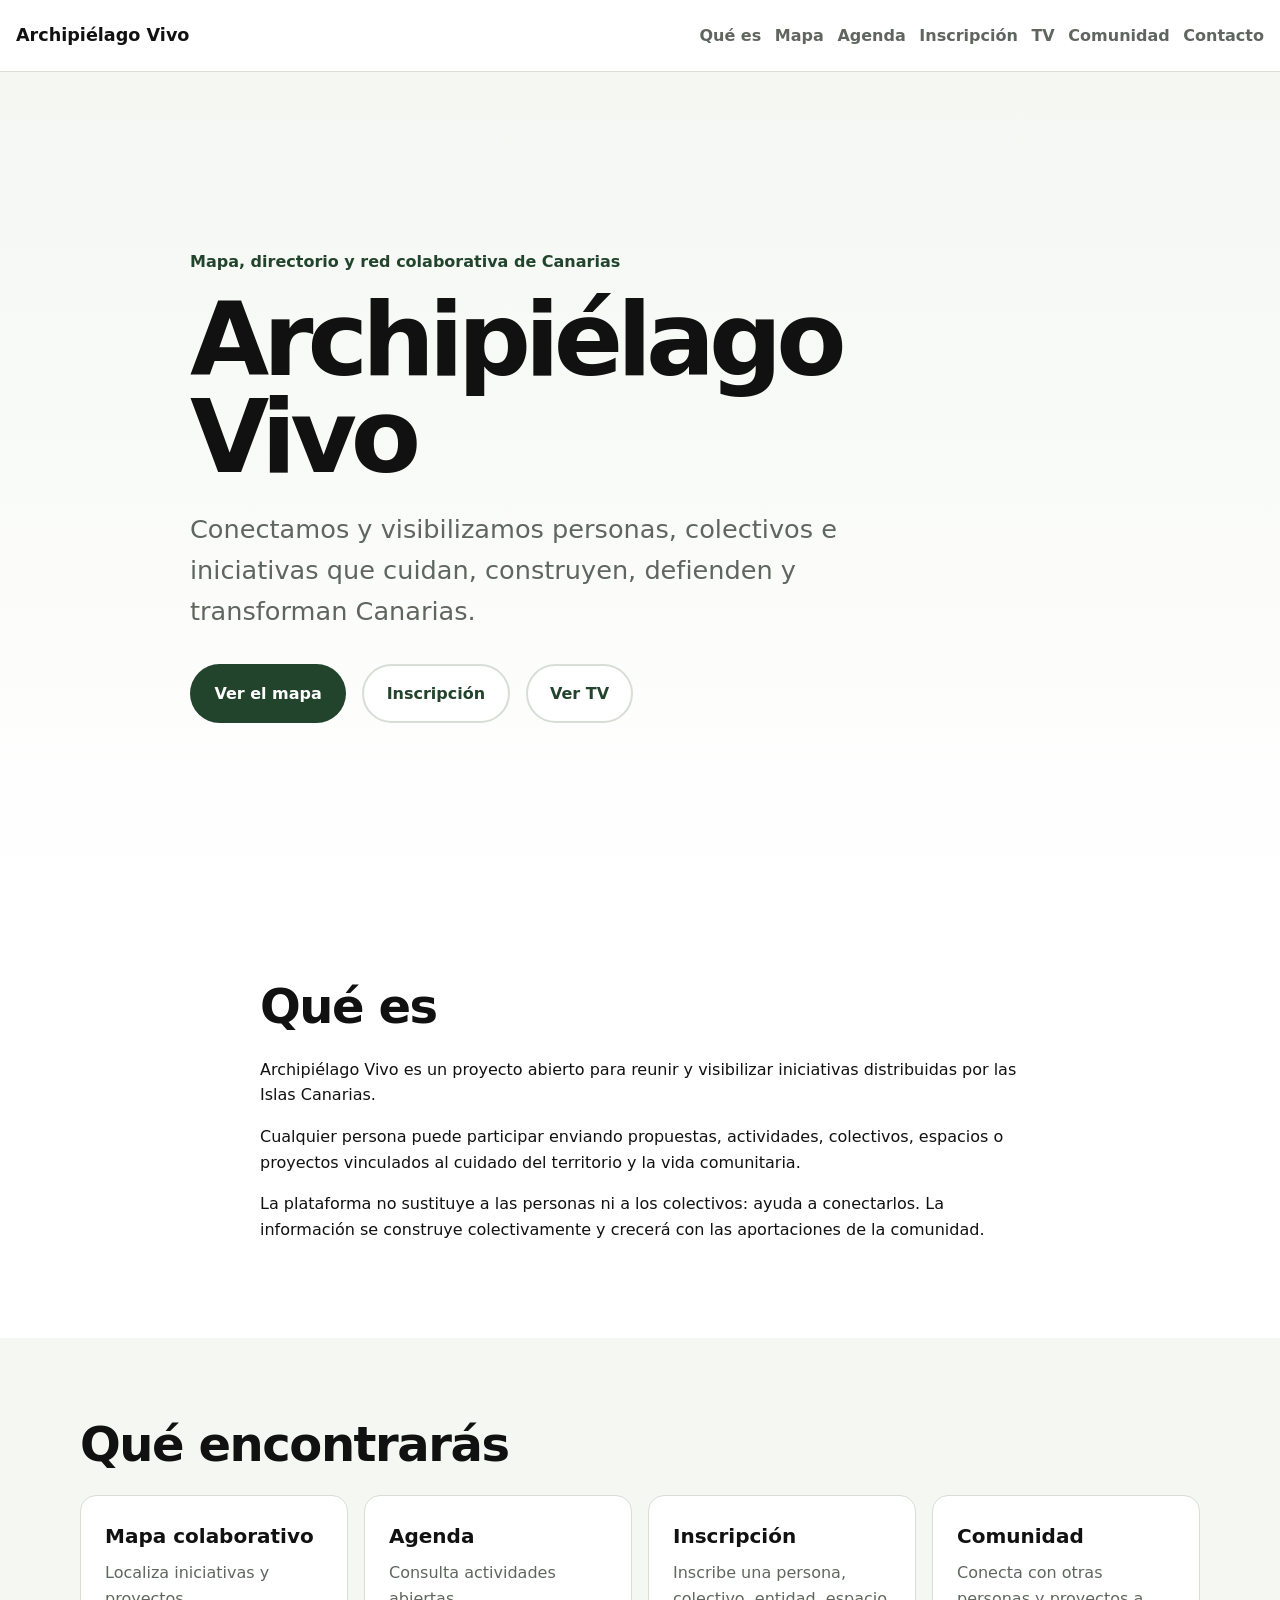
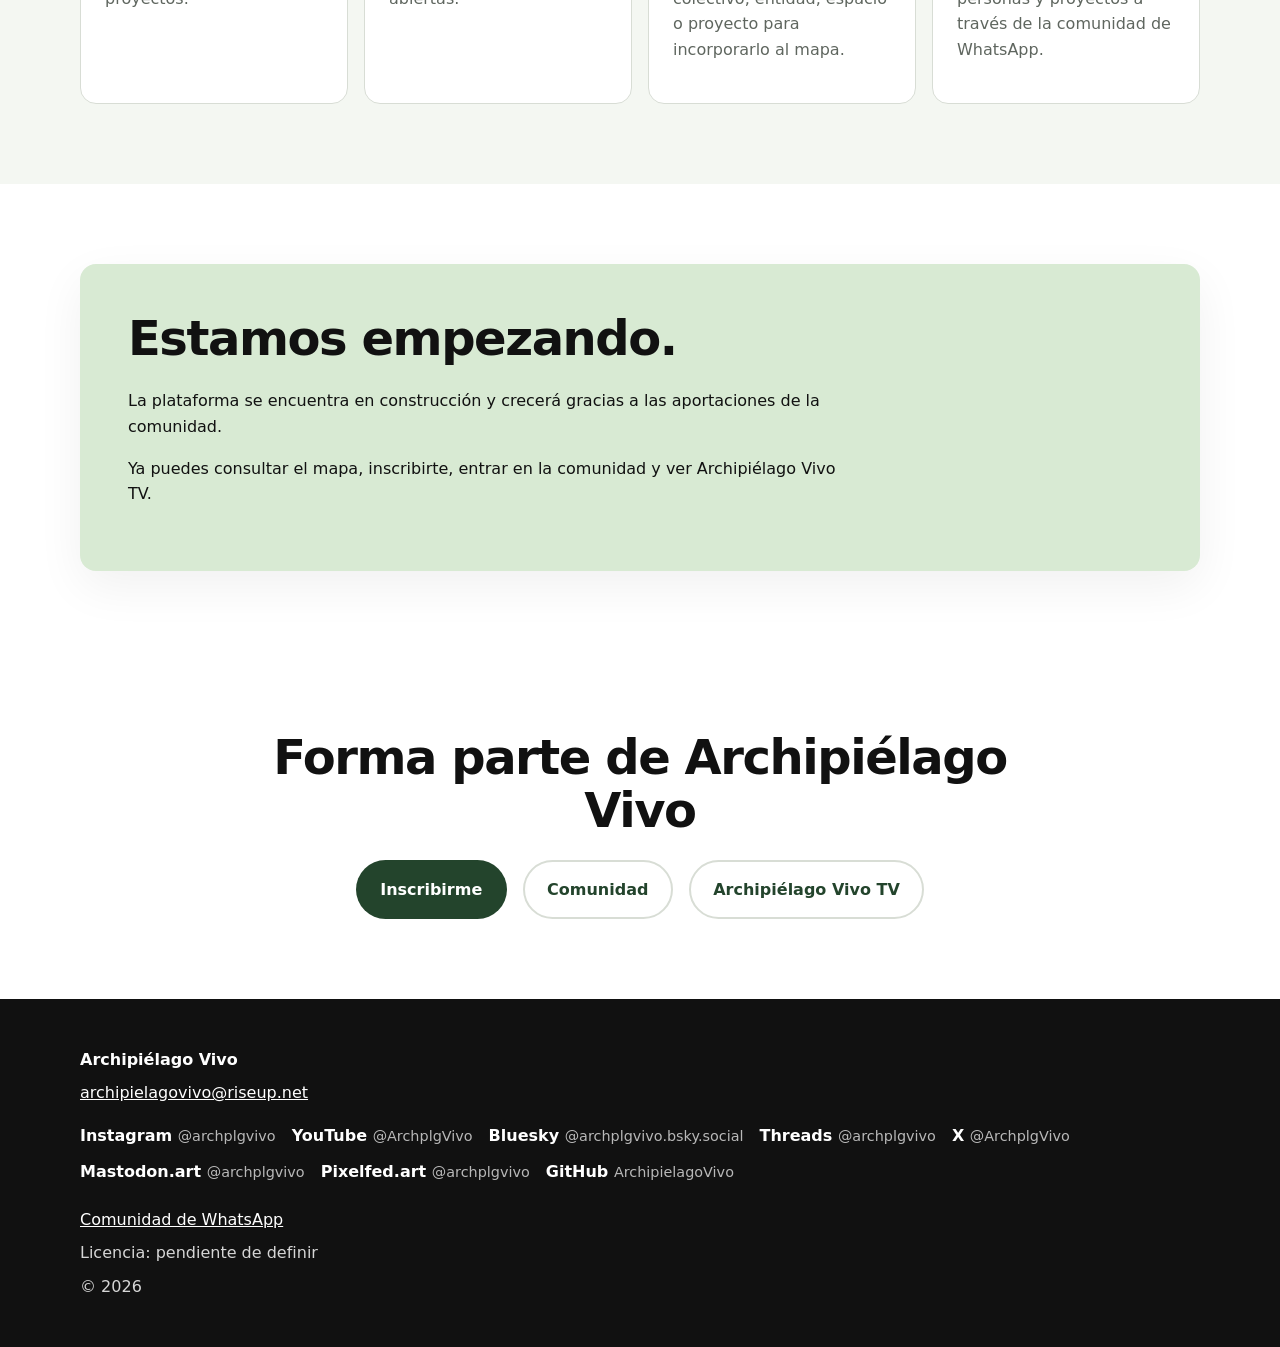
==== index.html @ d12ba1c1 "v2 con estadisticas" ====
<!doctype html>
<html lang="es">
<head>
  <meta charset="utf-8" />
  <meta name="viewport" content="width=device-width, initial-scale=1" />

  <title>Archipiélago Vivo</title>
  <meta name="description" content="Mapa y agenda colaborativa para conectar personas, colectivos e iniciativas que cuidan, construyen y defienden las Islas Canarias." />


  <link rel="icon" href="/favicon.ico" sizes="any" />
  <link rel="icon" type="image/png" sizes="32x32" href="/favicon-32x32.png" />
  <link rel="icon" type="image/png" sizes="16x16" href="/favicon-16x16.png" />
  <link rel="apple-touch-icon" sizes="180x180" href="/apple-touch-icon.png" />
  <link rel="manifest" href="/site.webmanifest" />
  <meta name="theme-color" content="#ffffff" />
  <script src="/analytics.js" defer></script>

  <link rel="stylesheet" href="styles.css" />
</head>

<body>
  <header class="site-header">
    <a class="brand" href="/" aria-label="Inicio de Archipiélago Vivo">
      Archipiélago Vivo
    </a>

    <button
      class="menu-toggle"
      type="button"
      aria-expanded="false"
      aria-controls="main-nav"
    >
      <span class="sr-only">Abrir menú</span>
      ☰
    </button>

    <nav id="main-nav" class="main-nav" aria-label="Navegación principal">
      <a href="#que-es">Qué es</a>
      <a href="/mapa.html">Mapa</a>
      <a href="/agenda.html">Agenda</a>
      <a href="https://inscripcion.archipielagovivo.org/">Inscripción</a>
      <a href="https://tv.archipielagovivo.org/">TV</a>
      <a href="https://chat.whatsapp.com/HhhMOfygVpe51BZMyk6mzS" target="_blank" rel="noopener noreferrer">Comunidad</a>
      <a href="#contacto">Contacto</a>
    </nav>
  </header>

  <main>
    <section class="hero">
      <div class="container hero-content">
        <p class="eyebrow">Mapa, directorio y red colaborativa de Canarias</p>

        <h1>Archipiélago Vivo</h1>

        <p class="hero-text">
          Conectamos y visibilizamos personas, colectivos e iniciativas que cuidan,
          construyen, defienden y transforman Canarias.
        </p>

        <div class="button-group">
          <a class="button button-primary" href="/mapa.html">Ver el mapa</a>
          <a class="button button-secondary" href="https://inscripcion.archipielagovivo.org/">Inscripción</a>
          <a class="button button-secondary" href="https://tv.archipielagovivo.org/">Ver TV</a>
        </div>
      </div>
    </section>

    <section id="que-es" class="section">
      <div class="container narrow">
        <h2>Qué es</h2>

        <p>
          Archipiélago Vivo es un proyecto abierto para reunir y visibilizar
          iniciativas distribuidas por las Islas Canarias.
        </p>

        <p>
          Cualquier persona puede participar enviando propuestas, actividades,
          colectivos, espacios o proyectos vinculados al cuidado del territorio
          y la vida comunitaria.
        </p>

        <p>
          La plataforma no sustituye a las personas ni a los colectivos:
          ayuda a conectarlos. La información se construye colectivamente y
          crecerá con las aportaciones de la comunidad.
        </p>
      </div>
    </section>

    <section class="section section-muted">
      <div class="container">
        <h2>Qué encontrarás</h2>

        <div class="cards">
          <article class="card">
            <h3>Mapa colaborativo</h3>
            <p>Localiza iniciativas y proyectos.</p>
          </article>

          <article class="card">
            <h3>Agenda</h3>
            <p>Consulta actividades abiertas.</p>
          </article>

          <a class="card card-link" href="https://inscripcion.archipielagovivo.org/">
            <h3>Inscripción</h3>
            <p>Inscribe una persona, colectivo, entidad, espacio o proyecto para incorporarlo al mapa.</p>
          </a>

          <a class="card card-link" href="https://chat.whatsapp.com/HhhMOfygVpe51BZMyk6mzS" target="_blank" rel="noopener noreferrer">
            <h3>Comunidad</h3>
            <p>Conecta con otras personas y proyectos a través de la comunidad de WhatsApp.</p>
          </a>
        </div>
      </div>
    </section>

    <section class="section">
      <div class="container">
        <div class="notice">
          <h2>Estamos empezando.</h2>
          <p>
            La plataforma se encuentra en construcción y crecerá gracias a las
            aportaciones de la comunidad.
          </p>
          <p>
            Ya puedes consultar el mapa, inscribirte, entrar en la comunidad y ver Archipiélago Vivo TV.
          </p>
        </div>
      </div>
    </section>

    <section class="section cta">
      <div class="container narrow">
        <h2>Forma parte de Archipiélago Vivo</h2>

        <div class="button-group center">
          <a class="button button-primary" href="https://inscripcion.archipielagovivo.org/">Inscribirme</a>
          <a class="button button-secondary" href="https://chat.whatsapp.com/HhhMOfygVpe51BZMyk6mzS" target="_blank" rel="noopener noreferrer">Comunidad</a>
          <a class="button button-secondary" href="https://tv.archipielagovivo.org/">Archipiélago Vivo TV</a>
        </div>
      </div>
    </section>
  </main>

  <footer id="contacto" class="site-footer">
    <div class="container footer-content">
      <p><strong>Archipiélago Vivo</strong></p>

      <p>
        <a href="mailto:archipielagovivo@riseup.net">
          archipielagovivo@riseup.net
        </a>
      </p>

      <div class="footer-social" aria-label="Redes sociales de Archipiélago Vivo">
        <a href="https://www.instagram.com/archplgvivo/" target="_blank" rel="me noopener noreferrer">Instagram <span>@archplgvivo</span></a>
        <a href="https://www.youtube.com/@ArchplgVivo" target="_blank" rel="noopener noreferrer">YouTube <span>@ArchplgVivo</span></a>
        <a href="https://bsky.app/profile/archplgvivo.bsky.social" target="_blank" rel="me noopener noreferrer">Bluesky <span>@archplgvivo.bsky.social</span></a>
        <a href="https://www.threads.com/@archplgvivo" target="_blank" rel="noopener noreferrer">Threads <span>@archplgvivo</span></a>
        <a href="https://x.com/ArchplgVivo" target="_blank" rel="noopener noreferrer">X <span>@ArchplgVivo</span></a>
        <a href="https://mastodon.art/@archplgvivo" target="_blank" rel="me noopener noreferrer">Mastodon.art <span>@archplgvivo</span></a>
        <a href="https://pixelfed.art/archplgvivo" target="_blank" rel="me noopener noreferrer">Pixelfed.art <span>@archplgvivo</span></a>
        <a href="https://github.com/ArchipielagoVivo" target="_blank" rel="noopener noreferrer">GitHub <span>ArchipielagoVivo</span></a>
      </div>

      <p class="footer-community">
        <a href="https://chat.whatsapp.com/HhhMOfygVpe51BZMyk6mzS" target="_blank" rel="noopener noreferrer">Comunidad de WhatsApp</a>
      </p>

      <p>Licencia: pendiente de definir</p>
      <p>© 2026</p>
    </div>
  </footer>

  <script>
    const menuButton = document.querySelector(".menu-toggle");
    const nav = document.querySelector("#main-nav");

    menuButton.addEventListener("click", () => {
      const isOpen = menuButton.getAttribute("aria-expanded") === "true";
      menuButton.setAttribute("aria-expanded", String(!isOpen));
      nav.classList.toggle("is-open");
    });
  </script>
</body>
</html>
---- styles.css ----
:root {
  --color-bg: #ffffff;
  --color-text: #111111;
  --color-muted: #5f665f;
  --color-soft: #f4f7f2;
  --color-primary: #d8ead3;
  --color-primary-dark: #23442c;
  --color-border: #d8ddd5;

  --font-base: system-ui, -apple-system, BlinkMacSystemFont, "Segoe UI", sans-serif;

  --container: 1120px;
  --radius: 1rem;
  --shadow: 0 1rem 3rem rgba(0, 0, 0, 0.06);
}

* {
  box-sizing: border-box;
}

html {
  scroll-behavior: smooth;
}

body {
  margin: 0;
  font-family: var(--font-base);
  color: var(--color-text);
  background: var(--color-bg);
  line-height: 1.6;
}

a {
  color: inherit;
}

a:focus-visible,
button:focus-visible {
  outline: 3px solid var(--color-primary-dark);
  outline-offset: 4px;
}

.container {
  width: min(100% - 2rem, var(--container));
  margin-inline: auto;
}

.narrow {
  max-width: 760px;
}

.site-header {
  position: sticky;
  top: 0;
  z-index: 10;
  display: flex;
  align-items: center;
  justify-content: space-between;
  gap: 1.5rem;
  min-height: 72px;
  padding: 0 1rem;
  background: rgba(255, 255, 255, 0.94);
  border-bottom: 1px solid var(--color-border);
  backdrop-filter: blur(10px);
}

.brand {
  font-weight: 750;
  font-size: 1.1rem;
  text-decoration: none;
}

.main-nav {
  display: flex;
  gap: 0.85rem;
  align-items: center;
}

.main-nav a {
  text-decoration: none;
  color: var(--color-muted);
  font-weight: 600;
  white-space: nowrap;
}

.main-nav a:hover {
  color: var(--color-text);
}

.menu-toggle {
  display: none;
  border: 1px solid var(--color-border);
  background: var(--color-bg);
  border-radius: 0.5rem;
  padding: 0.5rem 0.7rem;
  font-size: 1.3rem;
  cursor: pointer;
}

.hero {
  min-height: calc(100vh - 72px);
  display: grid;
  place-items: center;
  padding: 4rem 0;
  background: linear-gradient(180deg, var(--color-soft), #ffffff);
}

.hero-content {
  max-width: 900px;
}

.eyebrow {
  color: var(--color-primary-dark);
  font-weight: 700;
  margin-bottom: 1rem;
}

h1,
h2,
h3,
p {
  margin-top: 0;
}

h1 {
  font-size: clamp(3rem, 8vw, 6.5rem);
  line-height: 0.95;
  letter-spacing: -0.06em;
  margin-bottom: 1.5rem;
}

h2 {
  font-size: clamp(2rem, 4vw, 3rem);
  line-height: 1.1;
  letter-spacing: -0.03em;
  margin-bottom: 1.5rem;
}

h3 {
  font-size: 1.25rem;
  margin-bottom: 0.5rem;
}

.hero-text {
  max-width: 760px;
  font-size: clamp(1.25rem, 2vw, 1.6rem);
  color: var(--color-muted);
  margin-bottom: 2rem;
}

.section {
  padding: 5rem 0;
}

.section-muted {
  background: var(--color-soft);
}

.cards {
  display: grid;
  grid-template-columns: repeat(4, 1fr);
  gap: 1rem;
}

.card {
  min-height: 180px;
  padding: 1.5rem;
  background: #ffffff;
  border: 1px solid var(--color-border);
  border-radius: var(--radius);
}

.card p {
  color: var(--color-muted);
}

.card-link {
  color: inherit;
  text-decoration: none;
}

.card-link:hover {
  border-color: var(--color-primary-dark);
}

.notice {
  padding: clamp(1.5rem, 4vw, 3rem);
  background: var(--color-primary);
  border-radius: var(--radius);
  box-shadow: var(--shadow);
}

.notice p {
  max-width: 720px;
}

.cta {
  text-align: center;
}

.button-group {
  display: flex;
  flex-wrap: wrap;
  gap: 1rem;
}

.button-group.center {
  justify-content: center;
}

.button {
  display: inline-flex;
  align-items: center;
  justify-content: center;
  min-height: 56px;
  padding: 0.9rem 1.4rem;
  border-radius: 999px;
  font-weight: 750;
  text-decoration: none;
  border: 2px solid transparent;
}

.button-primary {
  background: var(--color-primary-dark);
  color: #ffffff;
}

.button-primary:hover {
  background: #14291a;
}

.button-secondary {
  background: #ffffff;
  color: var(--color-primary-dark);
  border-color: var(--color-border);
}

.button-secondary:hover {
  border-color: var(--color-primary-dark);
}

.site-footer {
  padding: 3rem 0;
  background: #111111;
  color: #ffffff;
}

.footer-content {
  display: grid;
  gap: 0.5rem;
}

.footer-content p {
  margin: 0;
  color: #d6d6d6;
}

.footer-content strong {
  color: #ffffff;
}

.footer-content a {
  color: #ffffff;
}

.footer-social {
  display: flex;
  flex-wrap: wrap;
  gap: 0.65rem 1rem;
  margin: 0.6rem 0;
}

.footer-social a {
  display: inline-flex;
  gap: 0.35rem;
  align-items: baseline;
  text-decoration: none;
  font-weight: 700;
}

.footer-social a:hover {
  text-decoration: underline;
}

.footer-social span {
  color: #b8b8b8;
  font-size: 0.9rem;
  font-weight: 500;
}

.footer-community {
  margin-top: 0.25rem !important;
}

.action-grid-compact .action-card {
  min-height: 190px;
}

.sr-only {
  position: absolute;
  width: 1px;
  height: 1px;
  overflow: hidden;
  clip: rect(0, 0, 0, 0);
  white-space: nowrap;
}

@media (max-width: 900px) {
  .cards {
    grid-template-columns: repeat(2, 1fr);
  }
}

@media (max-width: 860px) {
  .menu-toggle {
    display: inline-flex;
  }

  .main-nav {
    position: absolute;
    top: 72px;
    left: 0;
    right: 0;
    display: none;
    flex-direction: column;
    align-items: stretch;
    gap: 0;
    background: #ffffff;
    border-bottom: 1px solid var(--color-border);
  }

  .main-nav.is-open {
    display: flex;
  }

  .main-nav a {
    padding: 1rem;
    border-top: 1px solid var(--color-border);
  }
}

@media (max-width: 720px) {
  .hero {
    min-height: auto;
    padding: 5rem 0 4rem;
  }

  .cards {
    grid-template-columns: 1fr;
  }

  .button {
    width: 100%;
  }

  .section {
    padding: 4rem 0;
  }
}

@media (prefers-reduced-motion: reduce) {
  html {
    scroll-behavior: auto;
  }
}

/* mapa */
.map-container {
  overflow: hidden;
  border: 1px solid var(--color-border);
  border-radius: var(--radius);
  background: #ffffff;
}

.map-container iframe {
  display: block;
  width: 100%;
  min-height: 420px;
  border: 0;
}

.map-link {
  margin-top: 1rem;
}

@media (max-width: 720px) {
  .map-container iframe {
    height: 460px;
  }
}

/* participa */
.qr-section {
  text-align: center;
}

.qr-image {
  display: block;
  width: min(100%, 280px);
  height: auto;
  margin: 1rem auto;
  border-radius: var(--radius);
}


.action-grid {
  display: grid;
  grid-template-columns: repeat(3, 1fr);
  gap: 1rem;
  margin-top: 2rem;
}

.action-card {
  display: flex;
  flex-direction: column;
  gap: 0.6rem;
  min-height: 210px;
  padding: 1.5rem;
  background: #ffffff;
  border: 1px solid var(--color-border);
  border-radius: var(--radius);
  text-decoration: none;
  box-shadow: none;
}

.action-card:hover {
  border-color: var(--color-primary-dark);
}

.action-card strong {
  font-size: 1.15rem;
  line-height: 1.25;
}

.action-card span:last-child {
  color: var(--color-muted);
}

.action-kicker {
  width: fit-content;
  padding: 0.25rem 0.6rem;
  border-radius: 999px;
  background: var(--color-primary);
  color: var(--color-primary-dark);
  font-size: 0.85rem;
  font-weight: 700;
}

@media (max-width: 900px) {
  .action-grid {
    grid-template-columns: repeat(2, 1fr);
  }
}

@media (max-width: 720px) {
  .action-grid {
    grid-template-columns: 1fr;
  }

  .action-card {
    min-height: auto;
  }
}
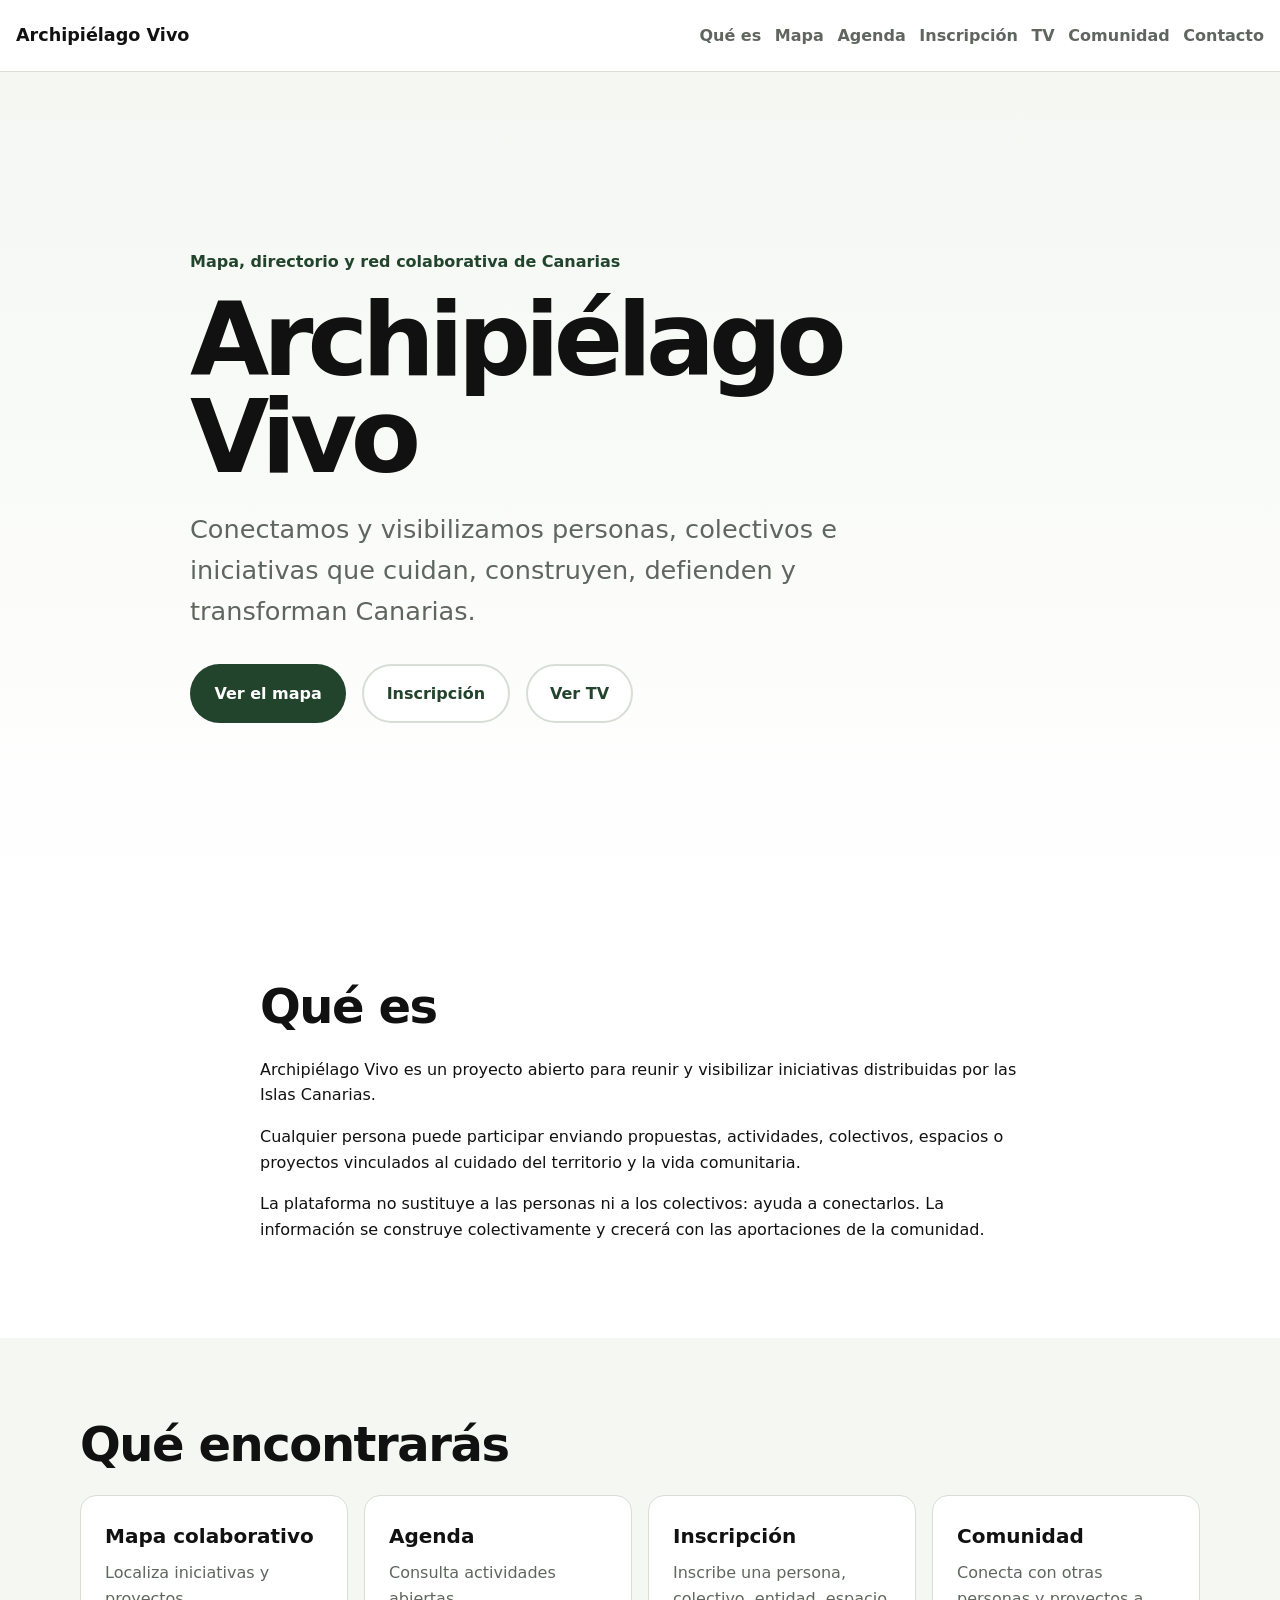
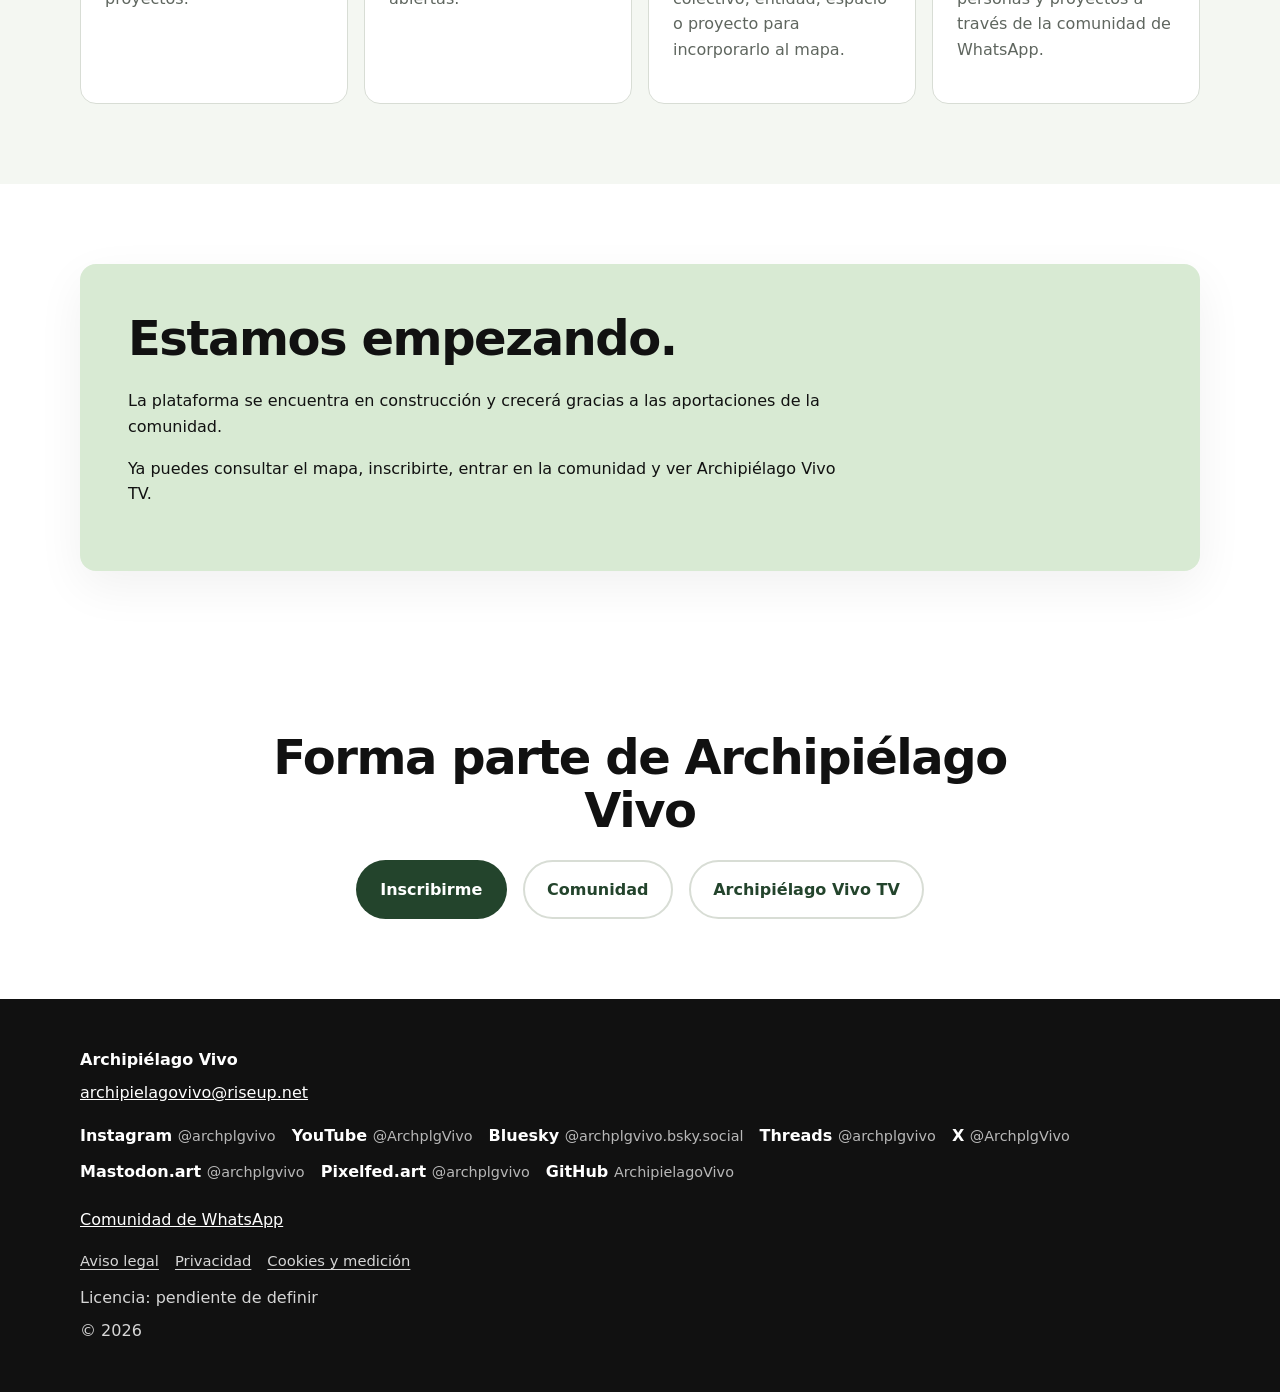
==== commit 5b9f9b01: "legalidad añadida" ====
--- a/index.html
+++ b/index.html
@@ -149,11 +149,7 @@
     <div class="container footer-content">
       <p><strong>Archipiélago Vivo</strong></p>
 
-      <p>
-        <a href="mailto:archipielagovivo@riseup.net">
-          archipielagovivo@riseup.net
-        </a>
-      </p>
+      <p><a href="mailto:archipielagovivo@riseup.net">archipielagovivo@riseup.net</a></p>
 
       <div class="footer-social" aria-label="Redes sociales de Archipiélago Vivo">
         <a href="https://www.instagram.com/archplgvivo/" target="_blank" rel="me noopener noreferrer">Instagram <span>@archplgvivo</span></a>
@@ -166,9 +162,13 @@
         <a href="https://github.com/ArchipielagoVivo" target="_blank" rel="noopener noreferrer">GitHub <span>ArchipielagoVivo</span></a>
       </div>
 
-      <p class="footer-community">
-        <a href="https://chat.whatsapp.com/HhhMOfygVpe51BZMyk6mzS" target="_blank" rel="noopener noreferrer">Comunidad de WhatsApp</a>
-      </p>
+      <p class="footer-community"><a href="https://chat.whatsapp.com/HhhMOfygVpe51BZMyk6mzS" target="_blank" rel="noopener noreferrer">Comunidad de WhatsApp</a></p>
+
+      <nav class="footer-legal" aria-label="Información legal">
+        <a href="/aviso-legal.html">Aviso legal</a>
+        <a href="/privacidad.html">Privacidad</a>
+        <a href="/cookies.html">Cookies y medición</a>
+      </nav>
 
       <p>Licencia: pendiente de definir</p>
       <p>© 2026</p>
--- a/styles.css
+++ b/styles.css
@@ -460,4 +460,192 @@
   .action-card {
     min-height: auto;
   }
-}+}
+
+/* legal */
+.legal-hero {
+  padding: 5.5rem 0 3.5rem;
+  background: linear-gradient(180deg, var(--color-soft), #ffffff);
+  border-bottom: 1px solid var(--color-border);
+}
+
+.legal-hero h1 {
+  font-size: clamp(2.8rem, 7vw, 5.5rem);
+  margin-bottom: 1.25rem;
+}
+
+.legal-lead {
+  max-width: 760px;
+  font-size: clamp(1.15rem, 2vw, 1.4rem);
+  color: var(--color-muted);
+}
+
+.legal-updated {
+  margin: 1.5rem 0 0;
+  color: var(--color-muted);
+  font-size: 0.95rem;
+}
+
+.legal-page {
+  padding-top: 3rem;
+}
+
+.legal-layout {
+  display: grid;
+  grid-template-columns: minmax(210px, 260px) minmax(0, 760px);
+  gap: clamp(2rem, 5vw, 5rem);
+  justify-content: center;
+  align-items: start;
+}
+
+.legal-sidebar {
+  position: sticky;
+  top: 96px;
+  padding: 1.25rem;
+  border: 1px solid var(--color-border);
+  border-radius: var(--radius);
+  background: var(--color-soft);
+}
+
+.legal-sidebar-title {
+  margin: 0 0 0.65rem;
+  font-size: 0.82rem;
+  font-weight: 800;
+  letter-spacing: 0.06em;
+  text-transform: uppercase;
+  color: var(--color-primary-dark);
+}
+
+.legal-sidebar nav,
+.legal-related {
+  display: grid;
+  gap: 0.35rem;
+}
+
+.legal-sidebar a {
+  color: var(--color-muted);
+  text-decoration: none;
+  line-height: 1.35;
+}
+
+.legal-sidebar a:hover {
+  color: var(--color-text);
+  text-decoration: underline;
+}
+
+.legal-related {
+  margin-top: 1.25rem;
+  padding-top: 1.25rem;
+  border-top: 1px solid var(--color-border);
+}
+
+.legal-content {
+  min-width: 0;
+}
+
+.legal-section {
+  padding-bottom: 2.8rem;
+  margin-bottom: 2.8rem;
+  border-bottom: 1px solid var(--color-border);
+  scroll-margin-top: 100px;
+}
+
+.legal-section:last-child {
+  padding-bottom: 0;
+  margin-bottom: 0;
+  border-bottom: 0;
+}
+
+.legal-section h2 {
+  font-size: clamp(1.7rem, 3vw, 2.3rem);
+  margin-bottom: 1.1rem;
+}
+
+.legal-section h3 {
+  margin-top: 1.8rem;
+  font-size: 1.15rem;
+}
+
+.legal-section p,
+.legal-section li {
+  color: #303530;
+}
+
+.legal-section ul {
+  padding-left: 1.3rem;
+}
+
+.legal-section li + li {
+  margin-top: 0.45rem;
+}
+
+.legal-section code {
+  overflow-wrap: anywhere;
+  padding: 0.08rem 0.3rem;
+  border-radius: 0.35rem;
+  background: var(--color-soft);
+  font-size: 0.92em;
+}
+
+.legal-note {
+  margin: 1.5rem 0;
+  padding: 1.1rem 1.25rem;
+  border-left: 4px solid var(--color-primary-dark);
+  border-radius: 0 var(--radius) var(--radius) 0;
+  background: var(--color-primary);
+  color: #1d2d20;
+}
+
+.legal-code-list {
+  line-height: 2;
+}
+
+.legal-contact-button {
+  width: auto;
+  max-width: 100%;
+  overflow-wrap: anywhere;
+}
+
+.footer-legal {
+  display: flex;
+  flex-wrap: wrap;
+  gap: 0.4rem 1rem;
+  margin: 0.55rem 0 0.25rem;
+}
+
+.footer-legal a {
+  color: #d6d6d6;
+  font-size: 0.92rem;
+  text-decoration: underline;
+  text-underline-offset: 0.18em;
+}
+
+.footer-legal a:hover {
+  color: #ffffff;
+}
+
+@media (max-width: 860px) {
+  .legal-layout {
+    grid-template-columns: 1fr;
+    gap: 2rem;
+  }
+
+  .legal-sidebar {
+    position: static;
+  }
+
+  .legal-sidebar nav {
+    grid-template-columns: repeat(2, minmax(0, 1fr));
+    gap: 0.55rem 1rem;
+  }
+}
+
+@media (max-width: 560px) {
+  .legal-hero {
+    padding: 4rem 0 2.5rem;
+  }
+
+  .legal-sidebar nav {
+    grid-template-columns: 1fr;
+  }
+}
